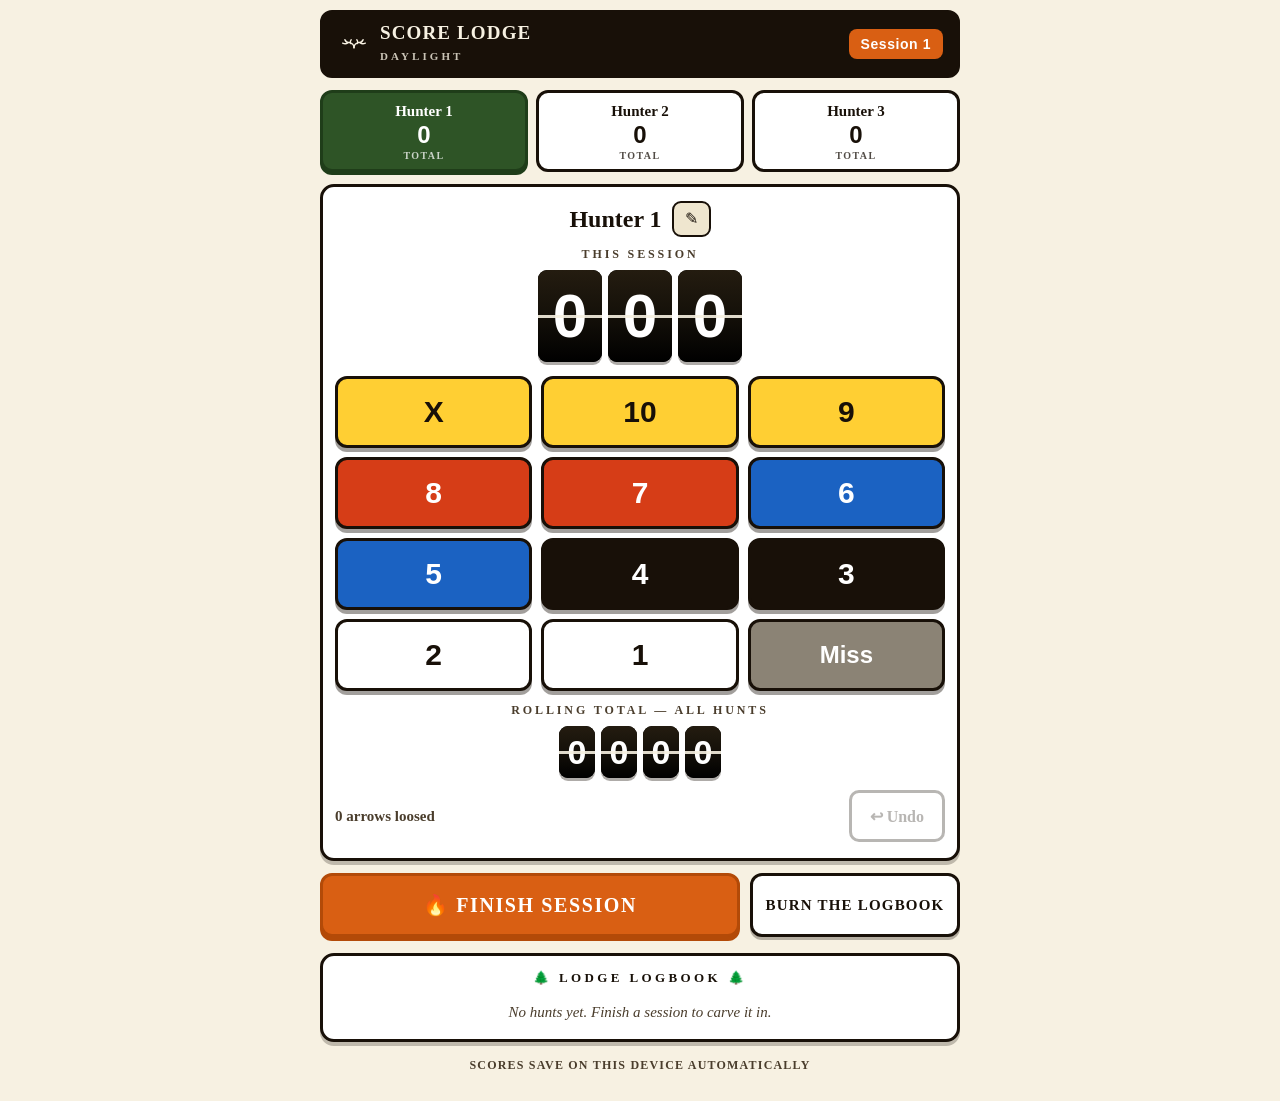
==== archery-scores-daylight.html @ 02d9b59c "Add sunlight-readable daylight version for phone screens High-contrast variant of the archery tracke" ====
<!DOCTYPE html>
<html lang="en">
<head>
<meta charset="UTF-8">
<meta name="viewport" content="width=device-width, initial-scale=1.0, viewport-fit=cover">
<meta name="theme-color" content="#f7f1e2">
<title>The Score Lodge — Daylight</title>
<style>
  :root{
    --paper:#f7f1e2;        /* sun-bright warm white */
    --paper-2:#efe6cf;
    --ink:#181008;          /* near-black text */
    --ink-soft:#4a3d2c;
    --line:#181008;
    --ember:#d95f13;        /* hunter orange */
    --ember-dark:#b34a08;
    --pine:#2e5426;         /* forest green */
    --pine-dark:#1f3d19;
    --card:#141009;         /* flip card face */
    --card-2:#241c10;
    --gold:#ffcf33;
    --red:#d63d17;
    --blue:#1b62c2;
    --serif:Georgia,"Times New Roman",serif;
    --digits:"Helvetica Neue",Helvetica,Arial,sans-serif;
  }
  *{margin:0;padding:0;box-sizing:border-box;-webkit-tap-highlight-color:transparent;}
  html{-webkit-text-size-adjust:100%;}

  body{
    font-family:var(--serif);
    color:var(--ink);
    background:var(--paper);
    min-height:100vh;
    padding:10px 12px calc(28px + env(safe-area-inset-bottom));
    padding-left:calc(12px + env(safe-area-inset-left));
    padding-right:calc(12px + env(safe-area-inset-right));
    touch-action:manipulation;
    user-select:none;
    -webkit-user-select:none;
  }
  button{touch-action:manipulation;user-select:none;-webkit-user-select:none;}

  .lodge{max-width:560px;margin:0 auto;}

  /* ============ header ============ */
  header{
    display:flex;align-items:center;justify-content:space-between;gap:10px;
    padding:10px 14px;margin-bottom:12px;
    background:var(--ink);color:var(--paper);
    border-radius:12px;border:3px solid var(--ink);
  }
  header .title{
    font-size:19px;font-weight:700;letter-spacing:.06em;text-transform:uppercase;
    display:flex;align-items:center;gap:9px;line-height:1.1;
  }
  header .title svg{width:34px;height:22px;flex:none;}
  header .session{
    font-family:var(--digits);font-size:14px;font-weight:700;letter-spacing:.04em;
    background:var(--ember);color:#fff;padding:7px 12px;border-radius:8px;
    white-space:nowrap;
  }

  /* ============ archer tabs ============ */
  .tabs{display:grid;grid-template-columns:1fr 1fr 1fr;gap:8px;margin-bottom:12px;}
  .tab{
    font-family:var(--serif);
    border:3px solid var(--ink);border-radius:12px;
    background:#fff;color:var(--ink);
    padding:10px 4px 8px;cursor:pointer;
    display:flex;flex-direction:column;align-items:center;gap:2px;
    min-height:72px;
    transition:transform .08s;
  }
  .tab:active{transform:scale(.96);}
  .tab .t-name{
    font-size:15px;font-weight:700;line-height:1.15;
    max-width:100%;overflow:hidden;text-overflow:ellipsis;white-space:nowrap;
    padding:0 4px;
  }
  .tab .t-score{
    font-family:var(--digits);font-size:24px;font-weight:800;
    font-variant-numeric:tabular-nums;line-height:1.1;
  }
  .tab .t-sub{font-size:10px;letter-spacing:.14em;text-transform:uppercase;font-weight:700;opacity:.75;}
  .tab.active{
    background:var(--pine);color:#fff;border-color:var(--pine-dark);
    box-shadow:0 3px 0 var(--pine-dark);
  }

  /* ============ active panel ============ */
  .panel{
    background:#fff;border:3px solid var(--ink);border-radius:14px;
    padding:14px 12px 16px;margin-bottom:12px;
    box-shadow:0 4px 0 rgba(24,16,8,.25);
  }
  .panel-head{
    display:flex;align-items:center;justify-content:center;gap:10px;margin-bottom:10px;
  }
  .panel-head h2{font-size:24px;font-weight:700;}
  .rename{
    background:var(--paper-2);border:2px solid var(--ink);border-radius:9px;
    font-size:16px;line-height:1;padding:8px 11px;cursor:pointer;color:var(--ink);
  }
  .rename:active{transform:scale(.94);}

  .label{
    text-align:center;font-size:12px;font-weight:700;letter-spacing:.24em;
    text-transform:uppercase;color:var(--ink-soft);margin-bottom:8px;
  }

  /* ============ flip counters ============ */
  .flip-counter{display:flex;justify-content:center;gap:6px;}
  .flip-counter.big{--dw:64px;--dh:92px;--dfs:62px;margin-bottom:14px;}
  .flip-counter.small{--dw:36px;--dh:52px;--dfs:34px;margin-bottom:4px;}

  .flip-digit{
    position:relative;width:var(--dw);height:var(--dh);
    font-family:var(--digits);font-weight:800;font-size:var(--dfs);
    font-variant-numeric:tabular-nums;
    perspective:380px;border-radius:9px;background:#000;
    box-shadow:0 3px 0 rgba(24,16,8,.35);
  }
  .flip-digit::after{
    content:"";position:absolute;left:0;right:0;top:50%;height:3px;margin-top:-1.5px;
    background:var(--paper);opacity:.9;z-index:10;
  }
  .fd-half{
    position:absolute;left:0;width:100%;height:50%;overflow:hidden;color:#fff;
    backface-visibility:hidden;-webkit-backface-visibility:hidden;
  }
  .fd-half .fd-num{
    position:absolute;left:0;width:100%;height:var(--dh);
    line-height:var(--dh);text-align:center;
  }
  .fd-top{top:0;border-radius:9px 9px 0 0;background:linear-gradient(180deg,var(--card-2),var(--card));}
  .fd-top .fd-num{top:0;}
  .fd-bottom{bottom:0;border-radius:0 0 9px 9px;background:linear-gradient(180deg,var(--card),#000);}
  .fd-bottom .fd-num{top:-100%;}

  .fd-flip-top,.fd-flip-bottom{z-index:5;}
  .fd-flip-top{
    top:0;border-radius:9px 9px 0 0;
    background:linear-gradient(180deg,var(--card-2),var(--card));
    transform-origin:center bottom;
    animation:fdTop .30s ease-in forwards;
  }
  .fd-flip-top .fd-num{top:0;}
  .fd-flip-top::before{
    content:"";position:absolute;inset:0;background:rgba(0,0,0,0);
    animation:fdShadeTop .30s ease-in forwards;
  }
  .fd-flip-bottom{
    bottom:0;border-radius:0 0 9px 9px;
    background:linear-gradient(180deg,var(--card),#000);
    transform-origin:center top;transform:rotateX(90deg);
    animation:fdBottom .34s cubic-bezier(.34,1.45,.62,1) .28s forwards;
  }
  .fd-flip-bottom .fd-num{top:-100%;}
  .fd-flip-bottom::before{
    content:"";position:absolute;inset:0;background:rgba(255,255,255,.30);
    animation:fdShadeBottom .34s ease-out .28s forwards;
  }
  @keyframes fdTop{to{transform:rotateX(-90deg);}}
  @keyframes fdBottom{to{transform:rotateX(0deg);}}
  @keyframes fdShadeTop{to{background:rgba(0,0,0,.6);}}
  @keyframes fdShadeBottom{from{background:rgba(255,255,255,.30);}to{background:rgba(255,255,255,0);}}

  .flip-digit.bump{animation:fdBump .36s ease;}
  @keyframes fdBump{35%{transform:translateY(2px) scale(.985);}70%{transform:translateY(-1px);}}

  .meta-row{
    display:flex;align-items:center;justify-content:space-between;gap:10px;
    margin-top:12px;
  }
  .arrow-count{font-size:15px;font-weight:700;color:var(--ink-soft);}
  .undo{
    font-family:var(--serif);font-size:16px;font-weight:700;
    background:#fff;border:3px solid var(--ink);color:var(--ink);
    border-radius:10px;padding:12px 18px;cursor:pointer;min-height:52px;
  }
  .undo:active{transform:scale(.95);}
  .undo:disabled{opacity:.3;}

  /* ============ score pad ============ */
  .quiver{
    display:grid;grid-template-columns:1fr 1fr 1fr;gap:9px;margin-bottom:12px;
  }
  .arrow-btn{
    font-family:var(--digits);font-size:30px;font-weight:800;
    min-height:72px;border-radius:12px;cursor:pointer;
    border:3px solid var(--ink);
    box-shadow:0 4px 0 rgba(24,16,8,.4);
    transition:transform .07s, box-shadow .07s;
  }
  .arrow-btn:active{transform:translateY(3px);box-shadow:0 1px 0 rgba(24,16,8,.4);}
  /* real target-face ring colours, sun-proof contrast */
  .arrow-btn.gold {background:var(--gold);color:var(--ink);}
  .arrow-btn.red  {background:var(--red);color:#fff;}
  .arrow-btn.blue {background:var(--blue);color:#fff;}
  .arrow-btn.black{background:var(--ink);color:#fff;}
  .arrow-btn.white{background:#fff;color:var(--ink);}
  .arrow-btn.miss {background:#8b8375;color:#fff;font-size:24px;}

  /* ============ controls ============ */
  .controls{display:grid;grid-template-columns:1fr;gap:10px;margin:4px 0 16px;}
  .big-btn{
    font-family:var(--serif);font-size:20px;font-weight:800;letter-spacing:.08em;
    text-transform:uppercase;cursor:pointer;
    min-height:64px;border-radius:12px;
    background:var(--ember);color:#fff;
    border:3px solid var(--ember-dark);
    box-shadow:0 4px 0 var(--ember-dark);
  }
  .big-btn:active{transform:translateY(3px);box-shadow:0 1px 0 var(--ember-dark);}
  .big-btn.ghost{
    background:#fff;color:var(--ink);border-color:var(--ink);
    box-shadow:0 3px 0 rgba(24,16,8,.3);
    font-size:15px;min-height:50px;font-weight:700;
  }

  /* ============ log book ============ */
  .logbook{
    background:#fff;border:3px solid var(--ink);border-radius:14px;
    padding:14px 12px;box-shadow:0 4px 0 rgba(24,16,8,.25);
  }
  .logbook h3{
    text-align:center;font-size:13px;letter-spacing:.26em;text-transform:uppercase;
    font-weight:700;margin-bottom:10px;
  }
  .logbook table{width:100%;border-collapse:collapse;font-size:16px;}
  .logbook th{
    font-size:11px;letter-spacing:.12em;text-transform:uppercase;color:var(--ink-soft);
    text-align:left;padding:6px 6px;border-bottom:2px solid var(--ink);font-weight:700;
  }
  .logbook th.num,.logbook td.num{text-align:right;font-family:var(--digits);font-variant-numeric:tabular-nums;font-weight:700;}
  .logbook td{padding:9px 6px;border-bottom:1px solid rgba(24,16,8,.2);}
  .logbook td.date{font-size:13px;color:var(--ink-soft);}
  .logbook tr.total-row td{
    border-bottom:none;border-top:3px solid var(--ink);
    color:var(--ember-dark);font-weight:800;padding-top:11px;font-size:17px;
  }
  .logbook .best{color:var(--ember-dark);}
  .empty-log{text-align:center;color:var(--ink-soft);font-style:italic;padding:8px 0 4px;font-size:15px;}

  footer{
    text-align:center;margin-top:16px;font-size:12px;font-weight:700;
    letter-spacing:.1em;color:var(--ink-soft);text-transform:uppercase;
  }

  @keyframes logFlash{from{background:rgba(217,95,19,.3);}to{background:transparent;}}
  tr.fresh td{animation:logFlash 1.6s ease-out;}

  /* small phones / large font settings */
  @media (max-width:400px){
    .flip-counter.big{--dw:56px;--dh:82px;--dfs:54px;}
    header .title{font-size:16px;}
  }
  /* roomy layout on tablets/desktop */
  @media (min-width:700px){
    .lodge{max-width:640px;}
    .controls{grid-template-columns:2fr 1fr;}
  }
</style>
</head>
<body>
<div class="lodge">

  <header>
    <div class="title">
      <svg viewBox="0 0 120 34" fill="none" stroke="#f7f1e2" stroke-width="5" stroke-linecap="round">
        <path d="M60 30 C60 18 52 14 44 12 M48 15 C46 9 47 5 50 2 M44 12 C36 12 30 8 28 2 M38 13 C33 17 26 17 20 14"/>
        <path d="M60 30 C60 18 68 14 76 12 M72 15 C74 9 73 5 70 2 M76 12 C84 12 90 8 92 2 M82 13 C87 17 94 17 100 14"/>
      </svg>
      <span>Score Lodge<br><span style="font-size:11px;letter-spacing:.28em;opacity:.8;">Daylight</span></span>
    </div>
    <div class="session" id="sessionBanner">Session 1</div>
  </header>

  <nav class="tabs" id="tabs"><!-- archer tabs injected --></nav>

  <section class="panel" id="panel"><!-- active archer injected --></section>

  <div class="controls">
    <button class="big-btn" id="finishBtn">&#128293; Finish Session</button>
    <button class="big-btn ghost" id="resetBtn">Burn the Logbook</button>
  </div>

  <section class="logbook">
    <h3>&#127794; Lodge Logbook &#127794;</h3>
    <div id="logbookBody"></div>
  </section>

  <footer>Scores save on this device automatically</footer>
</div>

<script>
(function(){
  "use strict";

  /* ---- same storage key as the cabin version: totals carry over ---- */
  var KEY = "score-lodge-v1";
  var TAB_KEY = "score-lodge-active";
  var state = load();
  var active = clampTab(parseInt(localStorage.getItem(TAB_KEY), 10));

  function clampTab(v){ return (v===1||v===2) ? v : 0; }
  function defaultState(){
    return { names:["Hunter 1","Hunter 2","Hunter 3"], current:[[],[],[]], history:[] };
  }
  function load(){
    try{
      var raw = localStorage.getItem(KEY);
      if(!raw) return defaultState();
      var s = JSON.parse(raw);
      if(!s || !Array.isArray(s.names) || s.names.length!==3) return defaultState();
      if(!Array.isArray(s.current) || s.current.length!==3) s.current=[[],[],[]];
      if(!Array.isArray(s.history)) s.history=[];
      return s;
    }catch(e){ return defaultState(); }
  }
  function save(){
    try{
      localStorage.setItem(KEY, JSON.stringify(state));
      localStorage.setItem(TAB_KEY, String(active));
    }catch(e){}
  }

  function sum(arr){ var t=0; for(var i=0;i<arr.length;i++) t+=arr[i]; return t; }
  function sessionScore(i){ return sum(state.current[i]); }
  function historyTotal(i){
    var t=0;
    for(var h=0;h<state.history.length;h++) t+=state.history[h].scores[i];
    return t;
  }
  function rollingTotal(i){ return historyTotal(i)+sessionScore(i); }

  /* ---------------- flip digits ---------------- */
  function FlipDigit(parent){
    this.el = document.createElement("div");
    this.el.className = "flip-digit";
    this.el.innerHTML =
      '<div class="fd-half fd-top"><div class="fd-num">0</div></div>'+
      '<div class="fd-half fd-bottom"><div class="fd-num">0</div></div>';
    this.top = this.el.children[0].firstChild;
    this.bottom = this.el.children[1].firstChild;
    this.value = "0";
    this._temps = [];
    parent.appendChild(this.el);
  }
  FlipDigit.prototype.set = function(v, animate){
    v = String(v);
    if(v === this.value) return;
    var old = this.value;
    this.value = v;
    if(!animate){
      this.top.textContent = v;
      this.bottom.textContent = v;
      return;
    }
    for(var i=0;i<this._temps.length;i++){
      if(this._temps[i].parentNode) this._temps[i].parentNode.removeChild(this._temps[i]);
    }
    this._temps.length = 0;

    var flipTop = document.createElement("div");
    flipTop.className = "fd-half fd-flip-top";
    flipTop.innerHTML = '<div class="fd-num">'+old+'</div>';
    var flipBottom = document.createElement("div");
    flipBottom.className = "fd-half fd-flip-bottom";
    flipBottom.innerHTML = '<div class="fd-num">'+v+'</div>';

    this.top.textContent = v;
    this.el.appendChild(flipTop);
    this.el.appendChild(flipBottom);
    this._temps.push(flipTop, flipBottom);

    var self = this;
    flipBottom.addEventListener("animationend", function done(){
      flipBottom.removeEventListener("animationend", done);
      self.bottom.textContent = self.value;
      if(flipTop.parentNode) flipTop.parentNode.removeChild(flipTop);
      if(flipBottom.parentNode) flipBottom.parentNode.removeChild(flipBottom);
      var k = self._temps.indexOf(flipTop); if(k>-1) self._temps.splice(k,1);
      k = self._temps.indexOf(flipBottom); if(k>-1) self._temps.splice(k,1);
    });

    this.el.classList.remove("bump");
    void this.el.offsetWidth;
    this.el.classList.add("bump");
  };

  function FlipCounter(parent, digits, cssClass){
    this.el = document.createElement("div");
    this.el.className = "flip-counter "+cssClass;
    this.digits = [];
    for(var i=0;i<digits;i++) this.digits.push(new FlipDigit(this.el));
    parent.appendChild(this.el);
  }
  FlipCounter.prototype.set = function(value, animate){
    var str = String(Math.max(0, Math.floor(value)));
    while(str.length > this.digits.length){
      var d = new FlipDigit(this.el);
      this.el.insertBefore(d.el, this.el.firstChild);
      this.digits.unshift(d);
    }
    while(str.length < this.digits.length) str = "0"+str;
    for(var i=0;i<str.length;i++){
      var ch = str.charAt(i);
      var digit = this.digits[i];
      if(digit.value !== ch){
        (function(dg, c, delay, anim){
          if(anim && delay>0) setTimeout(function(){ dg.set(c, true); }, delay);
          else dg.set(c, anim);
        })(digit, ch, (str.length-1-i)*50, animate);
      }
    }
  };

  /* ---------------- archer tabs ---------------- */
  var tabsEl = document.getElementById("tabs");
  var tabRefs = [];
  for(var t=0;t<3;t++){
    (function(idx){
      var b = document.createElement("button");
      b.className = "tab";
      b.innerHTML =
        '<span class="t-name"></span>'+
        '<span class="t-score">0</span>'+
        '<span class="t-sub">total</span>';
      b.addEventListener("click", function(){
        if(active !== idx){
          active = idx;
          save();
          buildPanel(false);
          refreshTabs();
        }
      });
      tabsEl.appendChild(b);
      tabRefs.push(b);
    })(t);
  }
  function refreshTabs(){
    for(var i=0;i<3;i++){
      var b = tabRefs[i];
      b.classList.toggle("active", i===active);
      b.querySelector(".t-name").textContent = state.names[i];
      b.querySelector(".t-score").textContent = rollingTotal(i);
    }
  }

  /* ---------------- active panel ---------------- */
  var ARROWS = [
    {label:"X",  val:10, cls:"gold"},
    {label:"10", val:10, cls:"gold"},
    {label:"9",  val:9,  cls:"gold"},
    {label:"8",  val:8,  cls:"red"},
    {label:"7",  val:7,  cls:"red"},
    {label:"6",  val:6,  cls:"blue"},
    {label:"5",  val:5,  cls:"blue"},
    {label:"4",  val:4,  cls:"black"},
    {label:"3",  val:3,  cls:"black"},
    {label:"2",  val:2,  cls:"white"},
    {label:"1",  val:1,  cls:"white"},
    {label:"Miss", val:0, cls:"miss"}
  ];

  var panelEl = document.getElementById("panel");
  var ui = null; // {big, small, arrowCount, undo, nameEl}

  function buildPanel(animate){
    panelEl.innerHTML = "";
    var idx = active;

    var head = document.createElement("div");
    head.className = "panel-head";
    var h2 = document.createElement("h2");
    h2.textContent = state.names[idx];
    var renameBtn = document.createElement("button");
    renameBtn.className = "rename";
    renameBtn.title = "Rename archer";
    renameBtn.innerHTML = "&#9998;";
    renameBtn.addEventListener("click", function(){
      var n = prompt("New name:", state.names[idx]);
      if(n && n.trim()){
        state.names[idx] = n.trim().slice(0,20);
        h2.textContent = state.names[idx];
        save(); refreshTabs(); renderLog();
      }
    });
    head.appendChild(h2);
    head.appendChild(renameBtn);
    panelEl.appendChild(head);

    var lbl1 = document.createElement("div");
    lbl1.className = "label";
    lbl1.textContent = "This Session";
    panelEl.appendChild(lbl1);
    var big = new FlipCounter(panelEl, 3, "big");

    var quiver = document.createElement("div");
    quiver.className = "quiver";
    ARROWS.forEach(function(ar){
      var b = document.createElement("button");
      b.className = "arrow-btn "+ar.cls;
      b.textContent = ar.label;
      b.addEventListener("click", function(){
        state.current[idx].push(ar.val);
        save();
        refreshPanel(true);
        refreshTabs();
      });
      quiver.appendChild(b);
    });
    panelEl.appendChild(quiver);

    var lbl2 = document.createElement("div");
    lbl2.className = "label";
    lbl2.innerHTML = "Rolling Total &mdash; All Hunts";
    panelEl.appendChild(lbl2);
    var small = new FlipCounter(panelEl, 4, "small");

    var meta = document.createElement("div");
    meta.className = "meta-row";
    var arrowCount = document.createElement("span");
    arrowCount.className = "arrow-count";
    var undo = document.createElement("button");
    undo.className = "undo";
    undo.innerHTML = "&#8617; Undo";
    undo.addEventListener("click", function(){
      if(state.current[idx].length){
        state.current[idx].pop();
        save();
        refreshPanel(true);
        refreshTabs();
      }
    });
    meta.appendChild(arrowCount);
    meta.appendChild(undo);
    panelEl.appendChild(meta);

    ui = {big:big, small:small, arrowCount:arrowCount, undo:undo};
    refreshPanel(animate);
  }

  function refreshPanel(animate){
    var idx = active;
    ui.big.set(sessionScore(idx), animate);
    ui.small.set(rollingTotal(idx), animate);
    var n = state.current[idx].length;
    ui.arrowCount.textContent = n+" arrow"+(n===1?"":"s")+" loosed";
    ui.undo.disabled = n===0;
  }

  /* ---------------- banner + logbook ---------------- */
  var banner = document.getElementById("sessionBanner");
  function renderBanner(){
    banner.textContent = "Session "+(state.history.length+1);
  }

  var logBody = document.getElementById("logbookBody");
  function renderLog(freshIndex){
    if(!state.history.length){
      logBody.innerHTML = '<div class="empty-log">No hunts yet. Finish a session to carve it in.</div>';
      return;
    }
    var html = '<table><thead><tr><th>#</th><th>Date</th>';
    for(var i=0;i<3;i++) html += '<th class="num">'+esc(shortName(state.names[i]))+'</th>';
    html += '</tr></thead><tbody>';
    for(var h=state.history.length-1; h>=0; h--){
      var s = state.history[h];
      var best = Math.max(s.scores[0], s.scores[1], s.scores[2]);
      html += '<tr'+(h===freshIndex?' class="fresh"':'')+'><td>'+(h+1)+'</td><td class="date">'+esc(s.date)+'</td>';
      for(var j=0;j<3;j++){
        var cls = (s.scores[j]===best && best>0) ? "num best" : "num";
        html += '<td class="'+cls+'">'+s.scores[j]+'</td>';
      }
      html += '</tr>';
    }
    html += '<tr class="total-row"><td colspan="2">Total</td>';
    for(var k=0;k<3;k++) html += '<td class="num">'+historyTotal(k)+'</td>';
    html += '</tr></tbody></table>';
    logBody.innerHTML = html;
  }
  function shortName(n){ return n.length>9 ? n.slice(0,8)+"…" : n; }
  function esc(s){
    return String(s).replace(/&/g,"&amp;").replace(/</g,"&lt;").replace(/>/g,"&gt;");
  }

  /* ---------------- controls ---------------- */
  document.getElementById("finishBtn").addEventListener("click", function(){
    var any = state.current[0].length || state.current[1].length || state.current[2].length;
    if(!any){ alert("No arrows loosed yet — nothing to log."); return; }
    var d = new Date();
    state.history.push({
      date: d.toLocaleDateString(undefined,{month:"short",day:"numeric"}) +
            " " + d.toLocaleTimeString(undefined,{hour:"numeric",minute:"2-digit"}),
      scores:[sessionScore(0), sessionScore(1), sessionScore(2)]
    });
    state.current = [[],[],[]];
    save();
    refreshPanel(true);
    refreshTabs();
    renderBanner();
    renderLog(state.history.length-1);
  });

  document.getElementById("resetBtn").addEventListener("click", function(){
    if(confirm("Burn the logbook? All sessions, totals and names go up in smoke.")){
      state = defaultState();
      active = 0;
      save();
      location.reload();
    }
  });

  /* ---------------- first paint ---------------- */
  buildPanel(false);
  refreshTabs();
  renderBanner();
  renderLog();
})();
</script>
</body>
</html>
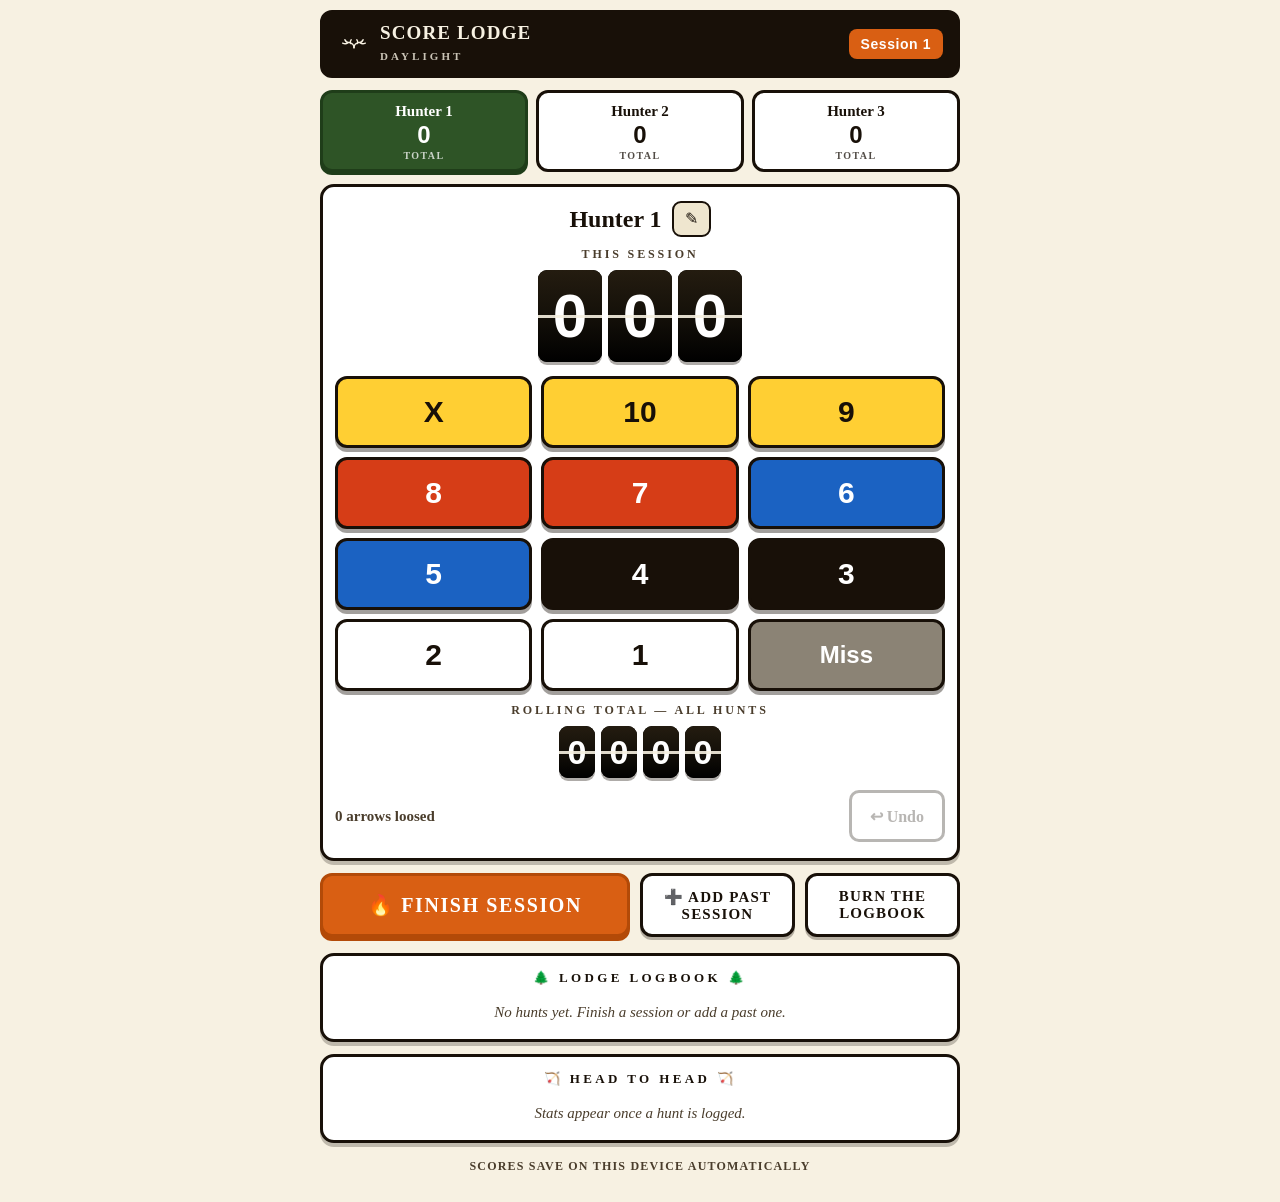
==== commit 5e41a01e: "Add per-session detail view, manual session entry, and head-to-head stats Sessions now record which " ====
--- a/archery-scores-daylight.html
+++ b/archery-scores-daylight.html
@@ -40,6 +40,7 @@
     -webkit-user-select:none;
   }
   button{touch-action:manipulation;user-select:none;-webkit-user-select:none;}
+  input{font-family:var(--digits);}
 
   .lodge{max-width:560px;margin:0 auto;}
 
@@ -219,10 +220,11 @@
     font-size:15px;min-height:50px;font-weight:700;
   }
 
-  /* ============ log book ============ */
+  /* ============ log book + stats ============ */
   .logbook{
     background:#fff;border:3px solid var(--ink);border-radius:14px;
     padding:14px 12px;box-shadow:0 4px 0 rgba(24,16,8,.25);
+    margin-bottom:12px;
   }
   .logbook h3{
     text-align:center;font-size:13px;letter-spacing:.26em;text-transform:uppercase;
@@ -241,7 +243,71 @@
     color:var(--ember-dark);font-weight:800;padding-top:11px;font-size:17px;
   }
   .logbook .best{color:var(--ember-dark);}
+  .logbook td.sat{color:rgba(24,16,8,.35);font-weight:700;}
   .empty-log{text-align:center;color:var(--ink-soft);font-style:italic;padding:8px 0 4px;font-size:15px;}
+
+  .logbook tr.hunt-row{cursor:pointer;}
+  .logbook tr.hunt-row:active td{background:var(--paper-2);}
+  .logbook tr.hunt-row.open td{background:var(--paper-2);border-bottom:none;}
+  .hint{
+    text-align:center;font-size:11.5px;color:var(--ink-soft);
+    letter-spacing:.06em;margin-top:8px;font-style:italic;
+  }
+
+  /* session detail (expanded row) */
+  tr.detail-row td{
+    background:var(--paper-2);padding:4px 8px 12px;
+    border-bottom:2px solid var(--ink);
+  }
+  .d-line{
+    padding:8px 0 6px;border-bottom:1px dashed rgba(24,16,8,.25);
+    font-size:15px;line-height:1.5;
+  }
+  .d-line:last-of-type{border-bottom:none;}
+  .d-line b{font-size:16px;}
+  .d-line .sat-out{color:rgba(24,16,8,.45);font-style:italic;font-weight:700;}
+  .chips{display:flex;flex-wrap:wrap;gap:5px;margin-top:5px;}
+  .chip{
+    font-family:var(--digits);font-size:14px;font-weight:800;
+    min-width:30px;height:30px;line-height:26px;text-align:center;
+    border-radius:7px;border:2px solid var(--ink);
+    background:#fff;color:var(--ink);padding:0 4px;
+  }
+  .chip.c-gold {background:var(--gold);}
+  .chip.c-red  {background:var(--red);color:#fff;}
+  .chip.c-blue {background:var(--blue);color:#fff;}
+  .chip.c-black{background:var(--ink);color:#fff;}
+  .chip.c-miss {background:#8b8375;color:#fff;}
+  .del-session{
+    display:block;margin:12px auto 2px;
+    font-family:var(--serif);font-size:14px;font-weight:700;
+    background:#fff;color:#a02010;border:2px solid #a02010;border-radius:9px;
+    padding:10px 18px;cursor:pointer;min-height:44px;
+  }
+  .del-session:active{transform:scale(.96);}
+
+  /* add past session form */
+  .add-form{
+    margin-top:12px;padding:12px 10px;border:3px dashed var(--ink);border-radius:12px;
+    background:var(--paper-2);
+  }
+  .add-form .af-title{
+    font-size:12px;font-weight:700;letter-spacing:.2em;text-transform:uppercase;
+    text-align:center;margin-bottom:10px;
+  }
+  .af-row{
+    display:flex;align-items:center;justify-content:space-between;gap:10px;
+    margin-bottom:9px;
+  }
+  .af-row label{font-size:16px;font-weight:700;flex:1;min-width:0;overflow:hidden;text-overflow:ellipsis;white-space:nowrap;}
+  .af-row input{
+    width:150px;min-height:50px;font-size:19px;font-weight:700;text-align:center;
+    border:3px solid var(--ink);border-radius:10px;background:#fff;color:var(--ink);
+    padding:4px 8px;
+  }
+  .af-row input::placeholder{color:rgba(24,16,8,.35);font-size:15px;font-weight:700;}
+  .af-actions{display:grid;grid-template-columns:1fr 1fr;gap:9px;margin-top:11px;}
+  .af-actions .big-btn{min-height:54px;font-size:16px;}
 
   footer{
     text-align:center;margin-top:16px;font-size:12px;font-weight:700;
@@ -259,7 +325,7 @@
   /* roomy layout on tablets/desktop */
   @media (min-width:700px){
     .lodge{max-width:640px;}
-    .controls{grid-template-columns:2fr 1fr;}
+    .controls{grid-template-columns:2fr 1fr 1fr;}
   }
 </style>
 </head>
@@ -283,12 +349,29 @@
 
   <div class="controls">
     <button class="big-btn" id="finishBtn">&#128293; Finish Session</button>
+    <button class="big-btn ghost" id="addBtn">&#10133; Add Past Session</button>
     <button class="big-btn ghost" id="resetBtn">Burn the Logbook</button>
   </div>
 
   <section class="logbook">
     <h3>&#127794; Lodge Logbook &#127794;</h3>
     <div id="logbookBody"></div>
+    <div class="add-form" id="addForm" hidden>
+      <div class="af-title">Add a Past Session</div>
+      <div class="af-row"><label for="afDate">Date</label><input type="date" id="afDate"></div>
+      <div class="af-row"><label id="afL0" for="af0"></label><input type="number" id="af0" inputmode="numeric" min="0" placeholder="sat out"></div>
+      <div class="af-row"><label id="afL1" for="af1"></label><input type="number" id="af1" inputmode="numeric" min="0" placeholder="sat out"></div>
+      <div class="af-row"><label id="afL2" for="af2"></label><input type="number" id="af2" inputmode="numeric" min="0" placeholder="sat out"></div>
+      <div class="af-actions">
+        <button class="big-btn" id="afSave">Save Hunt</button>
+        <button class="big-btn ghost" id="afCancel">Cancel</button>
+      </div>
+    </div>
+  </section>
+
+  <section class="logbook">
+    <h3>&#127993; Head to Head &#127993;</h3>
+    <div id="statsBody"></div>
   </section>
 
   <footer>Scores save on this device automatically</footer>
@@ -303,6 +386,7 @@
   var TAB_KEY = "score-lodge-active";
   var state = load();
   var active = clampTab(parseInt(localStorage.getItem(TAB_KEY), 10));
+  var expandedH = -1;   // which logbook hunt is expanded
 
   function clampTab(v){ return (v===1||v===2) ? v : 0; }
   function defaultState(){
@@ -334,6 +418,8 @@
     return t;
   }
   function rollingTotal(i){ return historyTotal(i)+sessionScore(i); }
+  /* entries logged before participation tracking count everyone as shooting */
+  function shotIn(entry, i){ return entry.shot ? !!entry.shot[i] : true; }
 
   /* ---------------- flip digits ---------------- */
   function FlipDigit(parent){
@@ -464,9 +550,17 @@
     {label:"1",  val:1,  cls:"white"},
     {label:"Miss", val:0, cls:"miss"}
   ];
+  function chipClass(v){
+    if(v>=9) return "c-gold";
+    if(v>=7) return "c-red";
+    if(v>=5) return "c-blue";
+    if(v>=3) return "c-black";
+    if(v>=1) return "";
+    return "c-miss";
+  }
 
   var panelEl = document.getElementById("panel");
-  var ui = null; // {big, small, arrowCount, undo, nameEl}
+  var ui = null;
 
   function buildPanel(animate){
     panelEl.innerHTML = "";
@@ -485,7 +579,7 @@
       if(n && n.trim()){
         state.names[idx] = n.trim().slice(0,20);
         h2.textContent = state.names[idx];
-        save(); refreshTabs(); renderLog();
+        save(); refreshTabs(); renderLog(); renderStats(); syncAddFormNames();
       }
     });
     head.appendChild(h2);
@@ -552,16 +646,18 @@
     ui.undo.disabled = n===0;
   }
 
-  /* ---------------- banner + logbook ---------------- */
+  /* ---------------- banner ---------------- */
   var banner = document.getElementById("sessionBanner");
   function renderBanner(){
     banner.textContent = "Session "+(state.history.length+1);
   }
 
+  /* ---------------- logbook ---------------- */
   var logBody = document.getElementById("logbookBody");
+
   function renderLog(freshIndex){
     if(!state.history.length){
-      logBody.innerHTML = '<div class="empty-log">No hunts yet. Finish a session to carve it in.</div>';
+      logBody.innerHTML = '<div class="empty-log">No hunts yet. Finish a session or add a past one.</div>';
       return;
     }
     var html = '<table><thead><tr><th>#</th><th>Date</th>';
@@ -569,40 +665,211 @@
     html += '</tr></thead><tbody>';
     for(var h=state.history.length-1; h>=0; h--){
       var s = state.history[h];
-      var best = Math.max(s.scores[0], s.scores[1], s.scores[2]);
-      html += '<tr'+(h===freshIndex?' class="fresh"':'')+'><td>'+(h+1)+'</td><td class="date">'+esc(s.date)+'</td>';
+      var best = -1;
+      for(var b2=0;b2<3;b2++) if(shotIn(s,b2) && s.scores[b2]>best) best = s.scores[b2];
+      var rowCls = "hunt-row" + (h===freshIndex?" fresh":"") + (h===expandedH?" open":"");
+      html += '<tr class="'+rowCls+'" data-h="'+h+'"><td>'+(h+1)+'</td><td class="date">'+esc(s.date)+'</td>';
       for(var j=0;j<3;j++){
-        var cls = (s.scores[j]===best && best>0) ? "num best" : "num";
-        html += '<td class="'+cls+'">'+s.scores[j]+'</td>';
+        if(!shotIn(s,j)){
+          html += '<td class="num sat">&mdash;</td>';
+        }else{
+          var cls = (s.scores[j]===best && best>0) ? "num best" : "num";
+          html += '<td class="'+cls+'">'+s.scores[j]+'</td>';
+        }
       }
       html += '</tr>';
+      if(h===expandedH) html += detailRow(h);
     }
     html += '<tr class="total-row"><td colspan="2">Total</td>';
     for(var k=0;k<3;k++) html += '<td class="num">'+historyTotal(k)+'</td>';
     html += '</tr></tbody></table>';
+    html += '<div class="hint">Tap a hunt to see its details</div>';
     logBody.innerHTML = html;
   }
+
+  function detailRow(h){
+    var s = state.history[h];
+    var html = '<tr class="detail-row"><td colspan="5">';
+    for(var i=0;i<3;i++){
+      html += '<div class="d-line"><b>'+esc(state.names[i])+'</b> &mdash; ';
+      if(!shotIn(s,i)){
+        html += '<span class="sat-out">sat this one out</span>';
+      }else{
+        html += '<span>'+s.scores[i]+' pts</span>';
+        var arrows = (s.arrows && s.arrows[i]) ? s.arrows[i] : null;
+        if(arrows && arrows.length){
+          var avg = (s.scores[i]/arrows.length).toFixed(1);
+          html += ' &middot; '+arrows.length+' arrow'+(arrows.length===1?'':'s')+' &middot; avg '+avg;
+          html += '<div class="chips">';
+          for(var a=0;a<arrows.length;a++){
+            var v = arrows[a];
+            html += '<span class="chip '+chipClass(v)+'">'+(v===0?'M':v)+'</span>';
+          }
+          html += '</div>';
+        }
+      }
+      html += '</div>';
+    }
+    html += '<button class="del-session" data-h="'+h+'">&#128465; Delete this hunt</button>';
+    html += '</td></tr>';
+    return html;
+  }
+
+  /* one delegated listener survives every re-render */
+  logBody.addEventListener("click", function(ev){
+    var del = ev.target.closest(".del-session");
+    if(del){
+      var hd = parseInt(del.getAttribute("data-h"), 10);
+      var entry = state.history[hd];
+      if(entry && confirm("Delete hunt #"+(hd+1)+" ("+entry.date+")? Its points come off the rolling totals.")){
+        state.history.splice(hd, 1);
+        expandedH = -1;
+        save();
+        refreshPanel(true);
+        refreshTabs();
+        renderBanner();
+        renderLog();
+        renderStats();
+      }
+      return;
+    }
+    var row = ev.target.closest("tr.hunt-row");
+    if(row){
+      var h = parseInt(row.getAttribute("data-h"), 10);
+      expandedH = (expandedH===h) ? -1 : h;
+      renderLog();
+    }
+  });
+
   function shortName(n){ return n.length>9 ? n.slice(0,8)+"…" : n; }
   function esc(s){
     return String(s).replace(/&/g,"&amp;").replace(/</g,"&lt;").replace(/>/g,"&gt;");
   }
+
+  /* ---------------- head to head stats ---------------- */
+  var statsBody = document.getElementById("statsBody");
+  function renderStats(){
+    if(!state.history.length){
+      statsBody.innerHTML = '<div class="empty-log">Stats appear once a hunt is logged.</div>';
+      return;
+    }
+    var rows = [];
+    var bestAvg = -1;
+    for(var i=0;i<3;i++){
+      var hunts=0, best=0;
+      for(var h=0;h<state.history.length;h++){
+        var s = state.history[h];
+        if(shotIn(s,i)){
+          hunts++;
+          if(s.scores[i]>best) best = s.scores[i];
+        }
+      }
+      var total = historyTotal(i);
+      var avg = hunts ? total/hunts : 0;
+      if(hunts && avg>bestAvg) bestAvg = avg;
+      rows.push({hunts:hunts, total:total, avg:avg, best:best});
+    }
+    var html = '<table><thead><tr><th>Archer</th><th class="num">Hunts</th><th class="num">Points</th><th class="num">Avg/Hunt</th><th class="num">Best</th></tr></thead><tbody>';
+    for(var r=0;r<3;r++){
+      var d = rows[r];
+      var lead = (d.hunts && d.avg===bestAvg && bestAvg>0);
+      html += '<tr>'+
+        '<td>'+(lead?'&#127942; ':'')+esc(shortName(state.names[r]))+'</td>'+
+        '<td class="num">'+d.hunts+'</td>'+
+        '<td class="num">'+d.total+'</td>'+
+        '<td class="num'+(lead?' best':'')+'">'+(d.hunts?d.avg.toFixed(1):'&mdash;')+'</td>'+
+        '<td class="num">'+(d.hunts?d.best:'&mdash;')+'</td>'+
+      '</tr>';
+    }
+    html += '</tbody></table>';
+    html += '<div class="hint">Avg/Hunt only counts hunts each archer shot &mdash; fair even when someone sits out</div>';
+    statsBody.innerHTML = html;
+  }
+
+  /* ---------------- add past session ---------------- */
+  var addForm = document.getElementById("addForm");
+  var addBtn = document.getElementById("addBtn");
+  var afInputs = [document.getElementById("af0"), document.getElementById("af1"), document.getElementById("af2")];
+  var afDate = document.getElementById("afDate");
+
+  function syncAddFormNames(){
+    for(var i=0;i<3;i++) document.getElementById("afL"+i).textContent = state.names[i];
+  }
+  function todayISO(){
+    var d = new Date();
+    return d.getFullYear()+"-"+String(d.getMonth()+1).padStart(2,"0")+"-"+String(d.getDate()).padStart(2,"0");
+  }
+  addBtn.addEventListener("click", function(){
+    var show = addForm.hidden;
+    addForm.hidden = !show;
+    if(show){
+      syncAddFormNames();
+      afDate.value = todayISO();
+      for(var i=0;i<3;i++) afInputs[i].value = "";
+      addForm.scrollIntoView({behavior:"smooth", block:"center"});
+    }
+  });
+  document.getElementById("afCancel").addEventListener("click", function(){
+    addForm.hidden = true;
+  });
+  document.getElementById("afSave").addEventListener("click", function(){
+    var scores=[], shot=[], any=false;
+    for(var i=0;i<3;i++){
+      var raw = afInputs[i].value.trim();
+      if(raw===""){
+        scores.push(0); shot.push(false);
+      }else{
+        var v = parseInt(raw, 10);
+        if(isNaN(v) || v<0){ alert("Score for "+state.names[i]+" must be 0 or more."); return; }
+        scores.push(v); shot.push(true); any=true;
+      }
+    }
+    if(!any){ alert("Enter a score for at least one archer — blank means they sat out."); return; }
+    var dateStr;
+    if(afDate.value){
+      var d = new Date(afDate.value+"T12:00:00");
+      var opts = {month:"short", day:"numeric"};
+      if(d.getFullYear() !== new Date().getFullYear()) opts.year = "numeric";
+      dateStr = d.toLocaleDateString(undefined, opts);
+    }else{
+      dateStr = new Date().toLocaleDateString(undefined,{month:"short",day:"numeric"});
+    }
+    state.history.push({date:dateStr, scores:scores, shot:shot, arrows:null});
+    addForm.hidden = true;
+    expandedH = -1;
+    save();
+    refreshPanel(true);
+    refreshTabs();
+    renderBanner();
+    renderLog(state.history.length-1);
+    renderStats();
+  });
 
   /* ---------------- controls ---------------- */
   document.getElementById("finishBtn").addEventListener("click", function(){
     var any = state.current[0].length || state.current[1].length || state.current[2].length;
     if(!any){ alert("No arrows loosed yet — nothing to log."); return; }
     var d = new Date();
+    var shot = [], arrows = [];
+    for(var i=0;i<3;i++){
+      shot.push(state.current[i].length>0);
+      arrows.push(state.current[i].slice());
+    }
     state.history.push({
       date: d.toLocaleDateString(undefined,{month:"short",day:"numeric"}) +
             " " + d.toLocaleTimeString(undefined,{hour:"numeric",minute:"2-digit"}),
-      scores:[sessionScore(0), sessionScore(1), sessionScore(2)]
+      scores:[sessionScore(0), sessionScore(1), sessionScore(2)],
+      shot: shot,
+      arrows: arrows
     });
     state.current = [[],[],[]];
+    expandedH = -1;
     save();
     refreshPanel(true);
     refreshTabs();
     renderBanner();
     renderLog(state.history.length-1);
+    renderStats();
   });
 
   document.getElementById("resetBtn").addEventListener("click", function(){
@@ -619,6 +886,8 @@
   refreshTabs();
   renderBanner();
   renderLog();
+  renderStats();
+  syncAddFormNames();
 })();
 </script>
 </body>
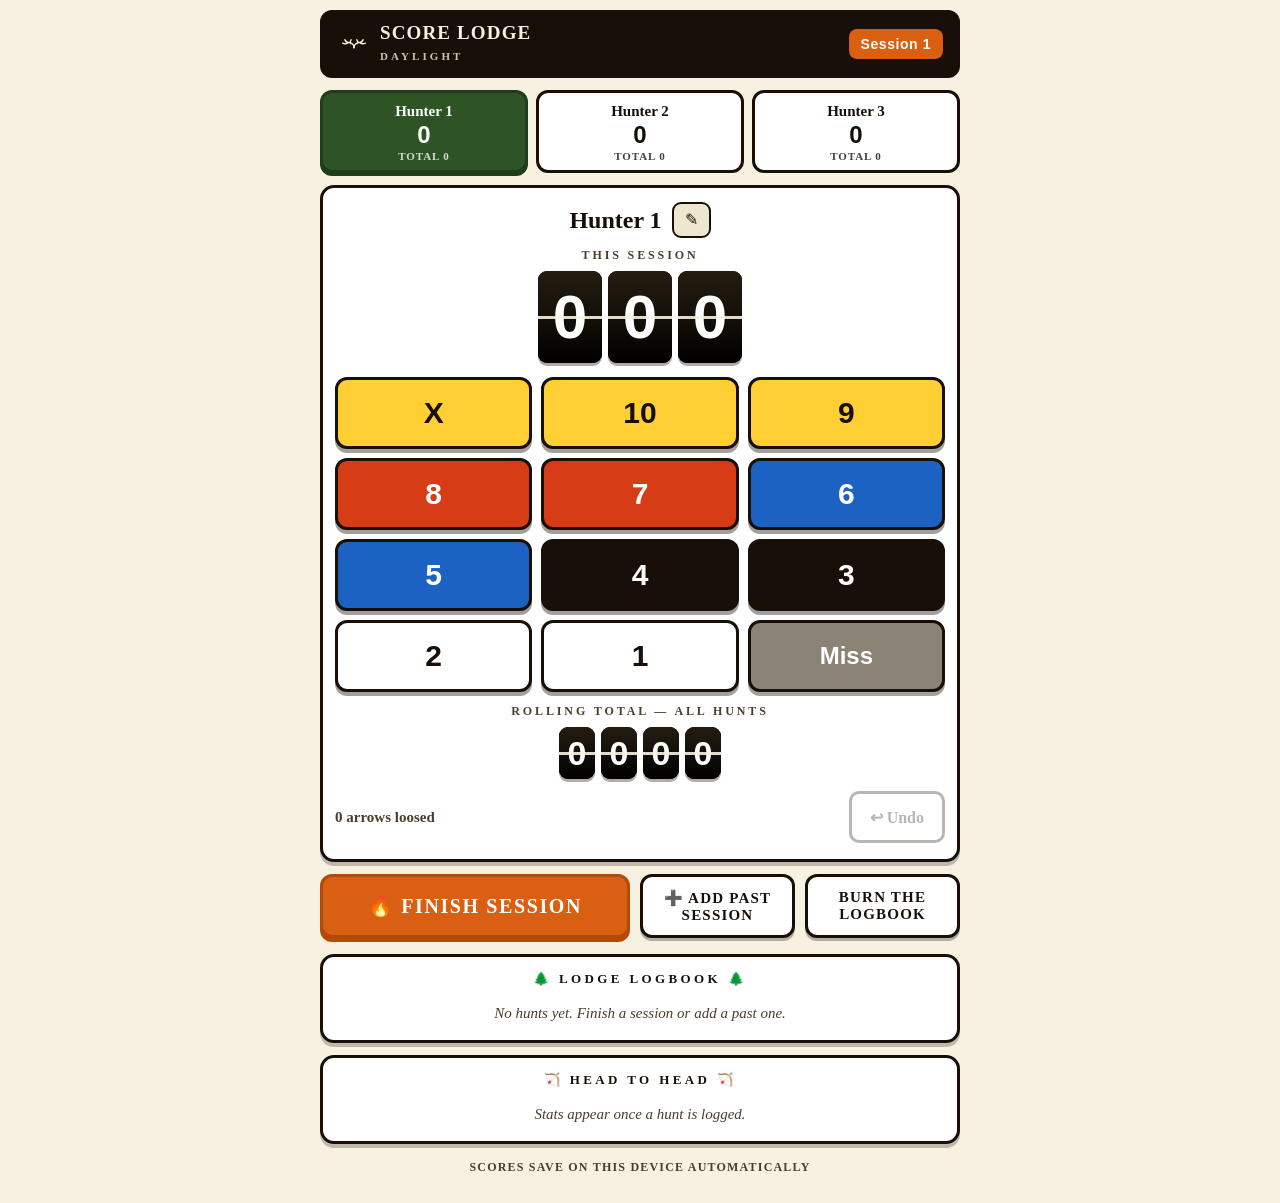
==== commit dd025fb1: "Show session score on archer tabs so they reset after finishing The big number on each tab was the a" ====
--- a/archery-scores-daylight.html
+++ b/archery-scores-daylight.html
@@ -83,7 +83,10 @@
     font-family:var(--digits);font-size:24px;font-weight:800;
     font-variant-numeric:tabular-nums;line-height:1.1;
   }
-  .tab .t-sub{font-size:10px;letter-spacing:.14em;text-transform:uppercase;font-weight:700;opacity:.75;}
+  .tab .t-sub{
+    font-size:11px;letter-spacing:.08em;text-transform:uppercase;font-weight:700;opacity:.8;
+    font-variant-numeric:tabular-nums;white-space:nowrap;
+  }
   .tab.active{
     background:var(--pine);color:#fff;border-color:var(--pine-dark);
     box-shadow:0 3px 0 var(--pine-dark);
@@ -513,7 +516,7 @@
       b.innerHTML =
         '<span class="t-name"></span>'+
         '<span class="t-score">0</span>'+
-        '<span class="t-sub">total</span>';
+        '<span class="t-sub"></span>';
       b.addEventListener("click", function(){
         if(active !== idx){
           active = idx;
@@ -531,7 +534,9 @@
       var b = tabRefs[i];
       b.classList.toggle("active", i===active);
       b.querySelector(".t-name").textContent = state.names[i];
-      b.querySelector(".t-score").textContent = rollingTotal(i);
+      /* big number = this session (resets on finish); small line = all-time */
+      b.querySelector(".t-score").textContent = sessionScore(i);
+      b.querySelector(".t-sub").textContent = "total "+rollingTotal(i);
     }
   }
 
